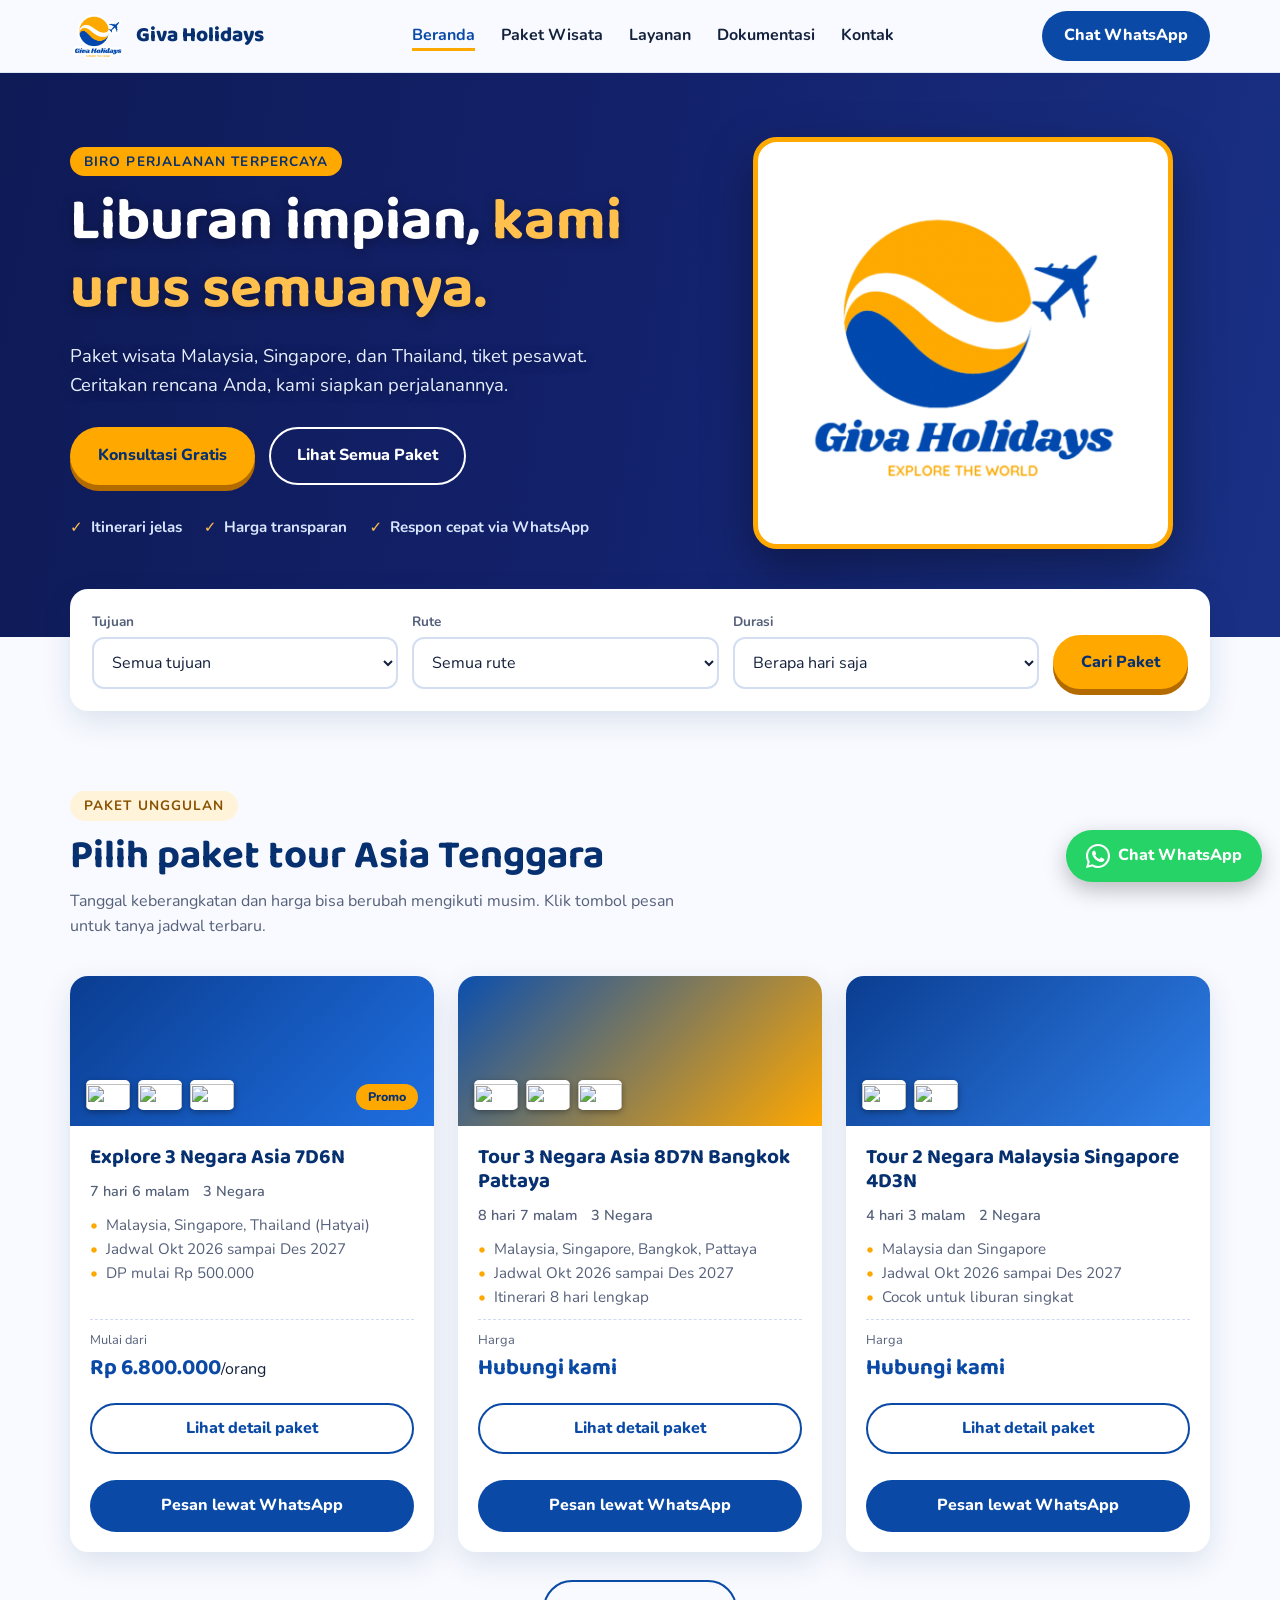
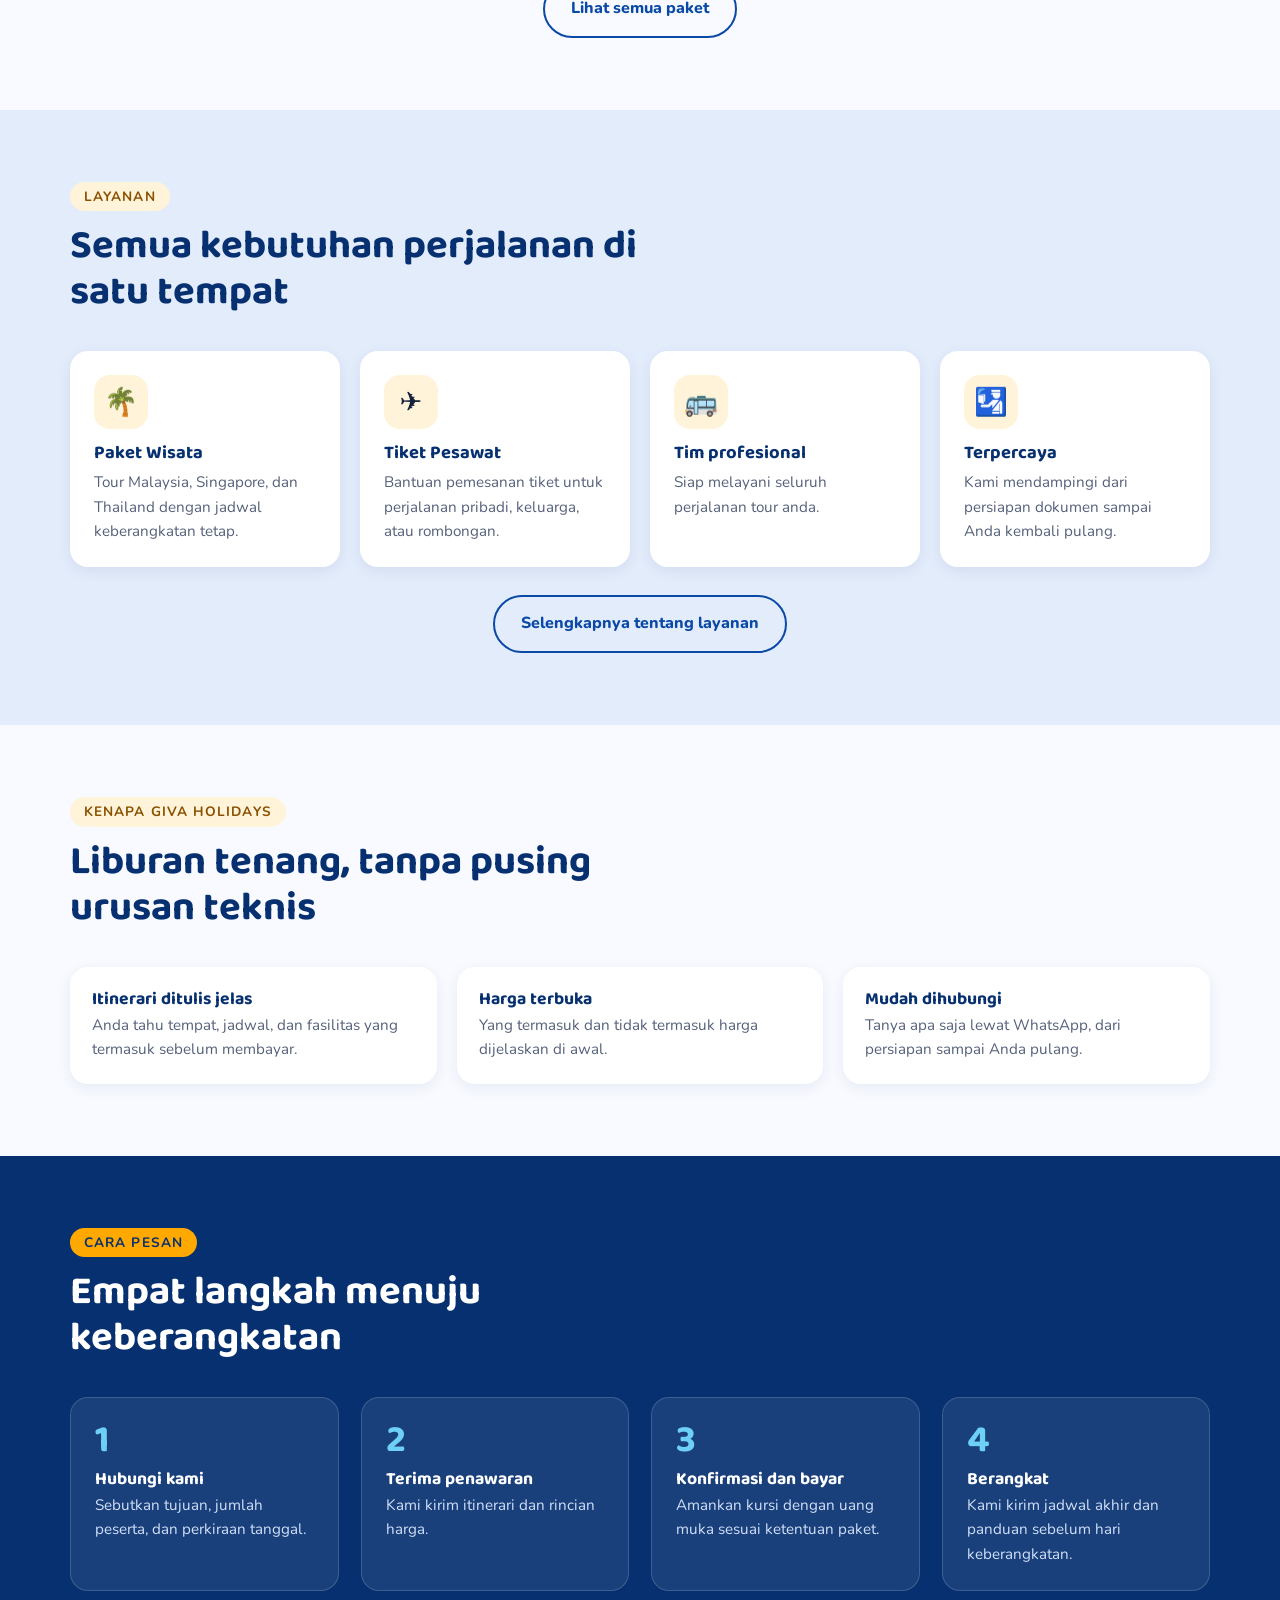
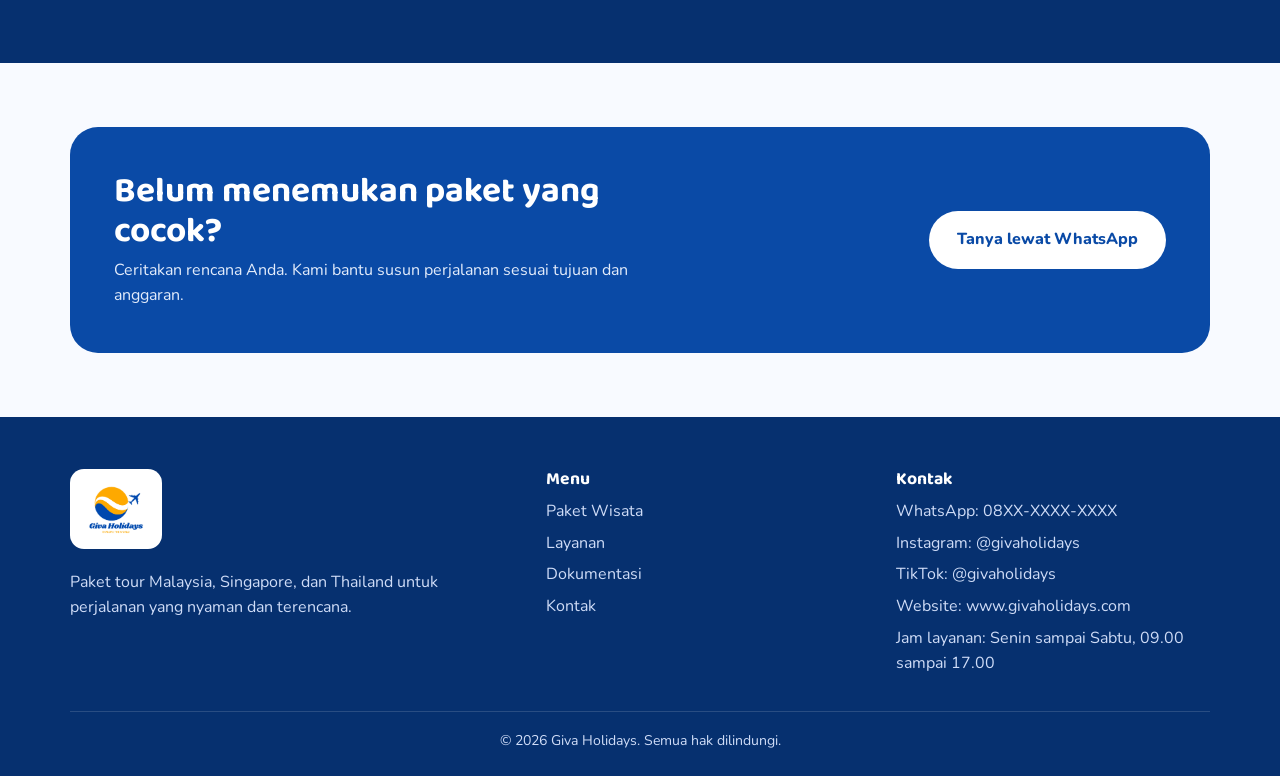
==== index.html @ da98857d "Add files via upload" ====
<!DOCTYPE html>
<html lang="id">
<head>
<meta charset="utf-8">
<meta name="viewport" content="width=device-width, initial-scale=1">
<title>Giva Holidays | Paket Wisata Malaysia, Singapore, Thailand</title> <meta name="description" content="Giva Holidays melayani paket wisata Malaysia, Singapore, dan Thailand. Konsultasi gratis lewat WhatsApp.">
<meta property="og:title" content="Giva Holidays">
<meta property="og:description" content="Paket wisata Malaysia, Singapore, dan Thailand. Konsultasi gratis lewat WhatsApp.">
<meta property="og:image" content="logo.png">
<link rel="icon" href="logo.png">
<link rel="preconnect" href="https://fonts.googleapis.com">
<link rel="preconnect" href="https://fonts.gstatic.com" crossorigin>
<link href="https://fonts.googleapis.com/css2?family=Baloo+2:wght@600;700;800&family=Nunito:wght@400;600;700&display=swap" rel="stylesheet">
<link rel="stylesheet" href="style.css">

<style>
/* Hero: foto latar penuh + lapisan biru Giva Holidays (gaya Alzaz) */
.hero.hero-foto{background:linear-gradient(100deg,rgba(14,26,84,.90) 0%,rgba(19,33,107,.74) 48%,rgba(31,63,158,.50) 100%),url("hero-foto.jpg") center 60%/cover no-repeat #13216b}
.hero.hero-foto::after{display:none}
.hero.hero-foto .hero-logo{box-shadow:0 20px 50px rgba(0,0,0,.35)}
.hero.hero-foto h1,.hero.hero-foto p{text-shadow:0 2px 12px rgba(0,0,0,.35)}
</style>
</head>
<body data-page="home">

<div id="site-header"></div>

<main>
  <section class="hero hero-foto">
    <div class="wrap hero-grid">
      <div>
        <span class="eyebrow" style="background:var(--red);color:var(--navy-900)">Biro perjalanan terpercaya</span>
        <h1>Liburan impian, <span>kami urus semuanya.</span></h1>
        <p>Paket wisata Malaysia, Singapore, dan Thailand, tiket pesawat. Ceritakan rencana Anda, kami siapkan perjalanannya.</p>
        <div class="hero-actions">
          <a class="btn btn-primary" data-wa="Halo Giva Holidays, saya ingin konsultasi gratis untuk rencana liburan." href="#">Konsultasi Gratis</a>
          <a class="btn btn-ghost" href="paket.html">Lihat Semua Paket</a>
        </div>
        <ul class="hero-points">
          <li>Itinerari jelas</li>
          <li>Harga transparan</li>
          <li>Respon cepat via WhatsApp</li>
        </ul>
      </div>
      <img class="hero-logo" src="logo.png" alt="Logo Giva Holidays" width="420" height="auto">
    </div>
  </section>

  <section class="finder" aria-label="Cari paket">
    <div class="wrap">
      <form class="finder-box" id="finder" action="paket.html" method="get">
        <div class="field">
          <label for="fDest">Tujuan</label>
          <select id="fDest" name="dest"><option value="all">Semua tujuan</option></select>
        </div>
        <div class="field">
          <label for="fType">Rute</label>
          <select id="fType" name="type">
            <option value="all">Semua rute</option>
            <option value="3 Negara">3 Negara</option>
            <option value="2 Negara">2 Negara</option>
            <option value="Thailand">Thailand</option>
          </select>
        </div>
        <div class="field">
          <label for="fDur">Durasi</label>
          <select id="fDur" name="dur">
            <option value="all">Berapa hari saja</option>
            <option value="short">Sampai 4 hari</option>
            <option value="long">5 hari atau lebih</option>
          </select>
        </div>
        <button class="btn btn-primary" type="submit">Cari Paket</button>
      </form>
    </div>
  </section>

  <section class="packages">
    <div class="wrap">
      <div class="section-head">
        <span class="eyebrow">Paket unggulan</span>
        <h2>Pilih paket tour Asia Tenggara</h2>
        <p>Tanggal keberangkatan dan harga bisa berubah mengikuti musim. Klik tombol pesan untuk tanya jadwal terbaru.</p>
      </div>
      <div class="grid" id="pkgGrid"></div>
      <div class="more"><a class="btn btn-outline" href="paket.html">Lihat semua paket</a></div>
    </div>
  </section>

  <section class="services">
    <div class="wrap">
      <div class="section-head">
        <span class="eyebrow">Layanan</span>
        <h2>Semua kebutuhan perjalanan di satu tempat</h2>
      </div>
      <div class="grid" style="grid-template-columns:repeat(auto-fit,minmax(220px,1fr))">
        <article class="service"><div class="ico" aria-hidden="true">🌴</div><h3>Paket Wisata</h3><p>Tour Malaysia, Singapore, dan Thailand dengan jadwal keberangkatan tetap.</p></article>
        <article class="service"><div class="ico" aria-hidden="true">✈️</div><h3>Tiket Pesawat</h3><p>Bantuan pemesanan tiket untuk perjalanan pribadi, keluarga, atau rombongan.</p></article>
        <article class="service"><div class="ico" aria-hidden="true">🚌</div><h3>Tim profesional</h3><p>Siap melayani seluruh perjalanan tour anda.</p></article>
        <article class="service"><div class="ico" aria-hidden="true">🛂</div><h3>Terpercaya</h3><p>Kami mendampingi dari persiapan dokumen sampai Anda kembali pulang.</p></article>
      </div>
      <div class="more"><a class="btn btn-outline" href="layanan.html">Selengkapnya tentang layanan</a></div>
    </div>
  </section>

  <section>
    <div class="wrap">
      <div class="section-head">
        <span class="eyebrow">Kenapa Giva Holidays</span>
        <h2>Liburan tenang, tanpa pusing urusan teknis</h2>
      </div>
      <div class="teaser-grid">
        <div class="mini"><h3>Itinerari ditulis jelas</h3><p>Anda tahu tempat, jadwal, dan fasilitas yang termasuk sebelum membayar.</p></div>
        <div class="mini"><h3>Harga terbuka</h3><p>Yang termasuk dan tidak termasuk harga dijelaskan di awal.</p></div>
        <div class="mini"><h3>Mudah dihubungi</h3><p>Tanya apa saja lewat WhatsApp, dari persiapan sampai Anda pulang.</p></div>
      </div>
    </div>
  </section>

  <section class="steps">
    <div class="wrap">
      <div class="section-head">
        <span class="eyebrow">Cara pesan</span>
        <h2>Empat langkah menuju keberangkatan</h2>
      </div>
      <div class="step-grid">
        <div class="step"><b>1</b><h3>Hubungi kami</h3><p>Sebutkan tujuan, jumlah peserta, dan perkiraan tanggal.</p></div>
        <div class="step"><b>2</b><h3>Terima penawaran</h3><p>Kami kirim itinerari dan rincian harga.</p></div>
        <div class="step"><b>3</b><h3>Konfirmasi dan bayar</h3><p>Amankan kursi dengan uang muka sesuai ketentuan paket.</p></div>
        <div class="step"><b>4</b><h3>Berangkat</h3><p>Kami kirim jadwal akhir dan panduan sebelum hari keberangkatan.</p></div>
      </div>
    </div>
  </section>

  <section class="cta">
    <div class="wrap">
      <div class="cta-box">
        <div>
          <h2>Belum menemukan paket yang cocok?</h2>
          <p>Ceritakan rencana Anda. Kami bantu susun perjalanan sesuai tujuan dan anggaran.</p>
        </div>
        <a class="btn btn-wa" data-wa="Halo Giva Holidays, saya ingin dibuatkan paket perjalanan khusus." href="#">Tanya lewat WhatsApp</a>
      </div>
    </div>
  </section>
</main>

<div id="site-footer"></div>

<script src="site.js"></script>
<script>
  // Isi pilihan tujuan dan tampilkan 3 paket unggulan di beranda
  document.addEventListener("DOMContentLoaded", () => {
    const fDest = document.getElementById("fDest");
    [...new Set(PACKAGES.map(p => p.dest))].forEach(d => {
      const o = document.createElement("option"); o.value = d; o.textContent = d; fDest.appendChild(o);
    });
    document.getElementById("pkgGrid").innerHTML = PACKAGES.slice(0, 3).map(packageCard).join("");
  });
</script>
</body>
</html>
---- style.css ----
:root{
    /* Palet Giva Holidays (diambil dari logo) */
    --navy-900:#06306f;   /* biru tua gelap: judul, footer, latar hero */
    --blue-700:#0a4aa6;   /* biru logo: tombol, aksen utama */
    --sky-500:#1f6fe0;    /* biru muda dari pesawat kertas */
    --blue-100:#e3ecfb;   /* latar biru sangat muda */
    --red:#ffa800;        /* merah logo: aksen, tombol utama */
    --red-dark:#8a5200;
    --red-soft:#fff3d9;
    --ink:#14213d;
    --muted:#55607a;
    --paper:#f8faff;
    --white:#ffffff;
    --radius:18px;
    --shadow:0 10px 30px rgba(6,48,111,.12);
  }
  *{box-sizing:border-box;margin:0;padding:0}
  html{scroll-behavior:smooth}
  body{font-family:'Nunito',system-ui,sans-serif;color:var(--ink);background:var(--paper);line-height:1.6;-webkit-font-smoothing:antialiased}
  img{max-width:100%;display:block}
  a{color:inherit;text-decoration:none}
  h1,h2,h3{font-family:'Baloo 2','Nunito',sans-serif;line-height:1.15;color:var(--navy-900)}
  .wrap{width:min(1140px,100% - 32px);margin-inline:auto}
  section{padding:72px 0}
  .eyebrow{display:inline-block;font-weight:700;font-size:.85rem;letter-spacing:.08em;text-transform:uppercase;color:var(--red-dark);background:var(--red-soft);padding:4px 14px;border-radius:999px;margin-bottom:12px}
  .section-head{max-width:640px;margin-bottom:36px}
  .section-head h2{font-size:clamp(1.8rem,4vw,2.5rem);margin-bottom:10px}
  .section-head p{color:var(--muted)}

  .btn{display:inline-flex;align-items:center;gap:10px;font-weight:800;border-radius:999px;padding:14px 26px;border:2px solid transparent;cursor:pointer;transition:transform .15s,box-shadow .15s,background .15s;font-family:inherit;font-size:1rem}
  .btn:hover{transform:translateY(-2px)}
  .btn-primary{background:var(--red);color:var(--navy-900);box-shadow:0 6px 0 #b36b00}
  .btn-primary:hover{box-shadow:0 8px 0 #b36b00}
  .btn-wa{background:var(--blue-700);color:#fff}
  .btn-wa:hover{background:var(--navy-900)}
  .btn-ghost{border-color:#fff;color:#fff}
  .btn-ghost:hover{background:rgba(255,255,255,.12)}
  .btn:focus-visible,a:focus-visible,button:focus-visible{outline:3px solid var(--sky-500);outline-offset:3px}

  /* Header */
  header{position:sticky;top:0;z-index:50;background:rgba(248,250,255,.95);backdrop-filter:blur(8px);border-bottom:1px solid #dde6f5}
  .nav{display:flex;align-items:center;justify-content:space-between;height:72px}
  .brand{display:flex;align-items:center}
  .brand{gap:10px}.brand img{height:56px;width:auto;border-radius:0}.brand span{font-family:'Baloo 2',sans-serif;font-weight:800;font-size:1.3rem;color:var(--navy-900);line-height:1}
  nav ul{display:flex;gap:26px;list-style:none;font-weight:700}
  nav a:hover{color:var(--blue-700)}
  .nav-cta{padding:10px 20px}
  .menu-toggle{display:none;background:none;border:0;font-size:1.8rem;color:var(--navy-900);cursor:pointer}

  /* Hero */
  .hero{background:linear-gradient(135deg,var(--navy-900),var(--blue-700) 60%,var(--sky-500));color:#fff;padding:64px 0 88px;position:relative;overflow:hidden}
  .hero::after{content:"";position:absolute;right:-120px;top:-120px;width:420px;height:420px;border-radius:50%;background:rgba(255,168,0,.30)}
  .hero-grid{display:grid;grid-template-columns:1.1fr .9fr;gap:40px;align-items:center;position:relative;z-index:1}
  .hero h1{color:#fff;font-size:clamp(2.2rem,5.5vw,3.7rem);margin-bottom:16px}
  .hero h1 span{color:#ffc04d}
  .hero p{font-size:1.15rem;max-width:520px;color:#e6efff;margin-bottom:28px}
  .hero-actions{display:flex;flex-wrap:wrap;gap:14px}
  .hero-points{display:flex;flex-wrap:wrap;gap:10px 22px;margin-top:30px;list-style:none;font-weight:700;font-size:.95rem;color:#d8e6ff}
  .hero-points li::before{content:"✓";color:#ffc04d;margin-right:8px;font-weight:800}
  .hero-logo{justify-self:center;width:min(420px,90%);height:auto;background:#fff;padding:22px 26px;border-radius:24px;box-shadow:0 20px 50px rgba(0,0,0,.28);border:5px solid var(--red)}

  /* Quick search */
  .finder{margin-top:-48px;position:relative;z-index:2;padding:0}
  .finder-box{background:#fff;border-radius:var(--radius);box-shadow:var(--shadow);padding:22px;display:grid;grid-template-columns:repeat(3,1fr) auto;gap:14px;align-items:end}
  .field label{display:block;font-weight:700;font-size:.85rem;color:var(--muted);margin-bottom:4px}
  .field select{width:100%;padding:12px 14px;border:2px solid #d3def2;border-radius:12px;font:inherit;background:#fff;color:var(--ink)}
  .field select:focus{outline:none;border-color:var(--sky-500)}

  /* Packages */
  .packages{padding-top:80px}
  .grid{display:grid;grid-template-columns:repeat(3,1fr);gap:24px}
  .card{background:#fff;border-radius:var(--radius);box-shadow:var(--shadow);overflow:hidden;display:flex;flex-direction:column;transition:transform .2s}
  .card:hover{transform:translateY(-4px)}
  .card-top{height:150px;padding:16px;display:flex;align-items:flex-end;justify-content:space-between;color:#fff;position:relative}
  .card-top .tag{background:var(--red);color:var(--navy-900);font-weight:800;font-size:.78rem;padding:3px 12px;border-radius:999px}
  .card-top .flag{font-size:2.6rem;line-height:1}
  .card-body{padding:20px;display:flex;flex-direction:column;gap:10px;flex:1}
  .card-body h3{font-size:1.3rem}
  .meta{display:flex;gap:14px;color:var(--muted);font-size:.9rem;font-weight:600}
  .card-body ul{list-style:none;color:var(--muted);font-size:.95rem}
  .card-body li::before{content:"•";color:var(--red);font-weight:800;margin-right:8px}
  .price{margin-top:auto;padding-top:10px;border-top:1px dashed #cfdbf0}
  .price small{display:block;color:var(--muted);font-size:.8rem}
  .price strong{font-family:'Baloo 2',sans-serif;font-size:1.4rem;color:var(--blue-700)}
  .card .btn{justify-content:center;margin-top:6px;padding:11px 20px}
  .empty{display:none;text-align:center;color:var(--muted);padding:30px}
  .note{margin-top:24px;font-size:.9rem;color:var(--muted)}

  /* Services */
  .services{background:var(--blue-100)}
  .services .grid{grid-template-columns:repeat(4,1fr);gap:20px}
  .service{background:#fff;border-radius:var(--radius);padding:24px;box-shadow:0 4px 14px rgba(6,48,111,.08)}
  .service .ico{width:54px;height:54px;border-radius:16px;background:var(--red-soft);display:grid;place-items:center;font-size:1.7rem;margin-bottom:14px}
  .service h3{font-size:1.15rem;margin-bottom:6px}
  .service p{color:var(--muted);font-size:.95rem}

  /* Why */
  .why-grid{display:grid;grid-template-columns:1fr 1fr;gap:48px;align-items:center}
  .why-list{display:grid;gap:18px;list-style:none}
  .why-list li{display:flex;gap:16px}
  .why-list .num{flex:none;width:44px;height:44px;border-radius:50%;background:var(--blue-700);color:#fff;font-family:'Baloo 2',sans-serif;font-weight:800;display:grid;place-items:center;font-size:1.1rem}
  .why-list h3{font-size:1.1rem;margin-bottom:2px}
  .why-list p{color:var(--muted);font-size:.95rem}
  .why-visual{background:linear-gradient(160deg,var(--red-soft),#fff);border:2px dashed #f5d38a;border-radius:var(--radius);padding:34px;text-align:center}
  .why-visual img{width:200px;margin:0 auto 14px}
  .why-visual p{font-weight:700;color:var(--navy-900)}

  /* Steps */
  .steps{background:var(--navy-900);color:#fff}
  .steps h2,.steps .section-head p{color:#fff}
  .steps .section-head p{opacity:.85}
  .steps .eyebrow{background:var(--red);color:var(--navy-900)}
  .step-grid{display:grid;grid-template-columns:repeat(4,1fr);gap:22px}
  .step{background:rgba(255,255,255,.08);border:1px solid rgba(255,255,255,.16);border-radius:var(--radius);padding:24px}
  .step b{display:block;font-family:'Baloo 2',sans-serif;font-size:2.4rem;color:#6fd0f5;line-height:1}
  .step h3{color:#fff;font-size:1.1rem;margin:8px 0 4px}
  .step p{color:#d3e0fa;font-size:.95rem}

  /* CTA */
  .cta{padding:64px 0}
  .cta-box{background:var(--blue-700);border-radius:28px;padding:44px;display:flex;flex-wrap:wrap;gap:24px;align-items:center;justify-content:space-between}
  .cta-box h2{font-size:clamp(1.6rem,3.5vw,2.2rem);max-width:560px;color:#fff}
  .cta-box p{color:#e3ecfb;max-width:520px;margin-top:6px}
  .cta-box .btn{background:#fff;color:var(--blue-700);box-shadow:none}
  .cta-box .btn:hover{background:var(--blue-100)}

  /* Footer */
  footer{background:var(--navy-900);color:#cfdcf7;padding:52px 0 24px}
  .foot-grid{display:grid;grid-template-columns:1.4fr 1fr 1fr;gap:36px}
  footer h3{color:#fff;font-size:1.1rem;margin-bottom:10px}
  footer ul{list-style:none;display:grid;gap:6px}
  footer a:hover{color:#ffc04d}
  .foot-brand{display:inline-block;margin-bottom:12px;background:#fff;border-radius:14px;padding:8px 14px}
  .foot-brand img{height:64px;width:auto}
  .copy{border-top:1px solid rgba(255,255,255,.14);margin-top:34px;padding-top:18px;font-size:.88rem;text-align:center}

  /* Floating WhatsApp */
  .wa-float{position:fixed;right:18px;bottom:18px;z-index:60;background:#25d366;color:#fff;border-radius:999px;padding:13px 20px;font-weight:800;display:flex;align-items:center;gap:8px;box-shadow:0 8px 22px rgba(0,0,0,.25)}
  .wa-float:hover{background:#1ebe5a}

  @media (max-width:960px){
    .grid,.services .grid{grid-template-columns:repeat(2,1fr)}
    .step-grid{grid-template-columns:repeat(2,1fr)}
    .why-grid,.hero-grid{grid-template-columns:1fr}
    .hero-logo{order:-1;width:260px}
    .finder-box{grid-template-columns:1fr 1fr}
    .foot-grid{grid-template-columns:1fr 1fr}
  }
  @media (max-width:640px){
    section{padding:52px 0}
    .menu-toggle{display:block}
    nav{position:absolute;left:0;right:0;top:72px;background:var(--paper);border-bottom:1px solid #dde6f5;display:none;padding:12px 16px 20px}
    nav.open{display:block}
    nav ul{flex-direction:column;gap:14px}
    .nav-cta{display:none}
    .brand img{height:48px}.brand span{font-size:1.15rem}
    .grid,.services .grid,.step-grid,.finder-box,.foot-grid{grid-template-columns:1fr}
    .cta-box{padding:30px 24px}
    .wa-float span{display:none}
    .wa-float{padding:15px}
  }
  @media (prefers-reduced-motion:reduce){*{transition:none!important;scroll-behavior:auto!important}}

  /* ===== Multi-halaman ===== */
  nav a.active{color:var(--blue-700);border-bottom:3px solid var(--red);padding-bottom:2px}
  .page-hero{background:linear-gradient(135deg,var(--navy-900),var(--blue-700));color:#fff;padding:54px 0}
  .page-hero h1{color:#fff;font-size:clamp(2rem,4.5vw,3rem);margin-bottom:8px}
  .page-hero p{color:#dce8ff;max-width:620px}
  .crumbs{font-size:.9rem;margin-bottom:10px;color:#c6d7fa}
  .crumbs a:hover{color:#ffd27a}
  .more{margin-top:28px;text-align:center}
  .btn-outline{border-color:var(--blue-700);color:var(--blue-700);background:transparent}
  .btn-outline:hover{background:var(--blue-700);color:#fff}
  .teaser-grid{display:grid;grid-template-columns:repeat(3,1fr);gap:20px}
  .mini{background:#fff;border-radius:var(--radius);padding:22px;box-shadow:0 4px 14px rgba(6,48,111,.08)}
  .mini h3{font-size:1.1rem;margin-bottom:4px}
  .mini p{color:var(--muted);font-size:.95rem}
  @media (max-width:960px){.teaser-grid{grid-template-columns:1fr 1fr}}
  @media (max-width:640px){.teaser-grid{grid-template-columns:1fr}}

  .card-top.has-img{height:auto;aspect-ratio:1672/941;background-color:var(--blue-100)}

  .flag{display:flex;gap:8px;align-items:center}
  .flag img{width:44px;height:30px;object-fit:cover;border-radius:5px;box-shadow:0 2px 6px rgba(0,0,0,.35);background:#fff}
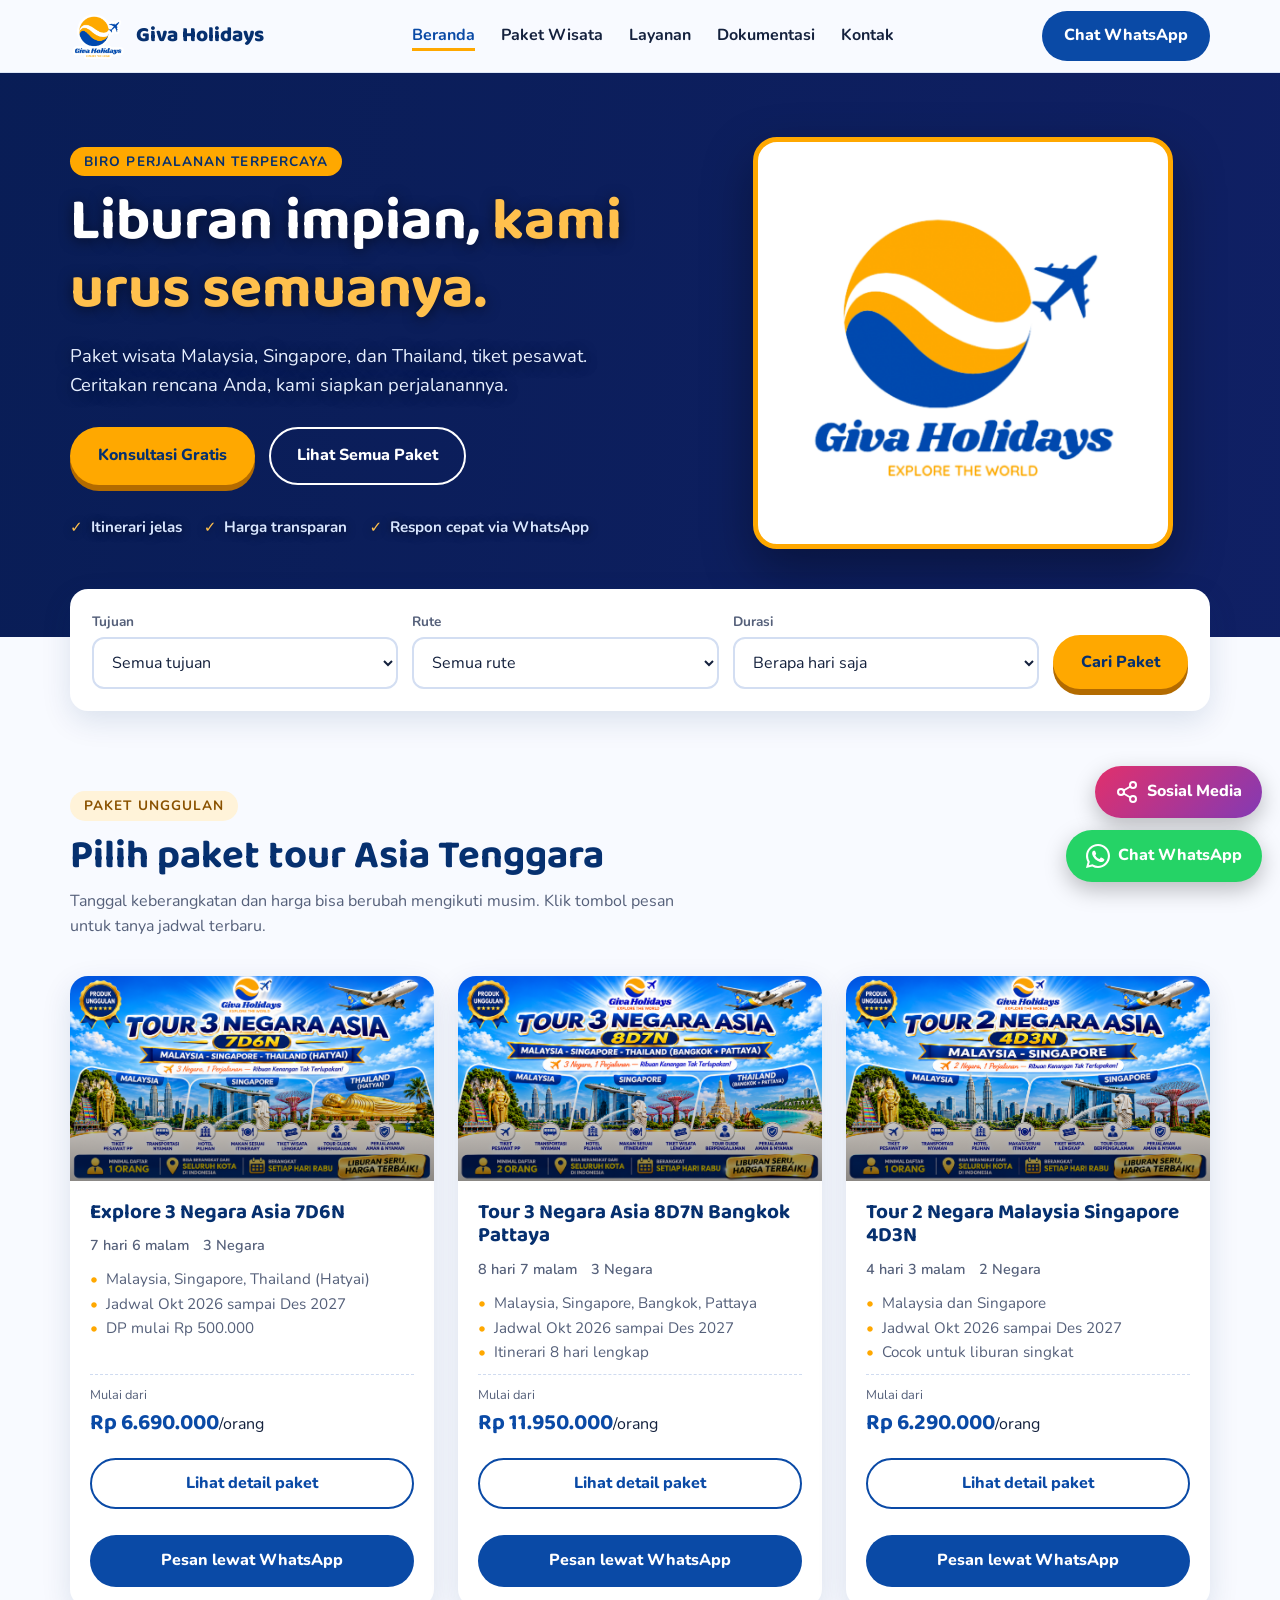
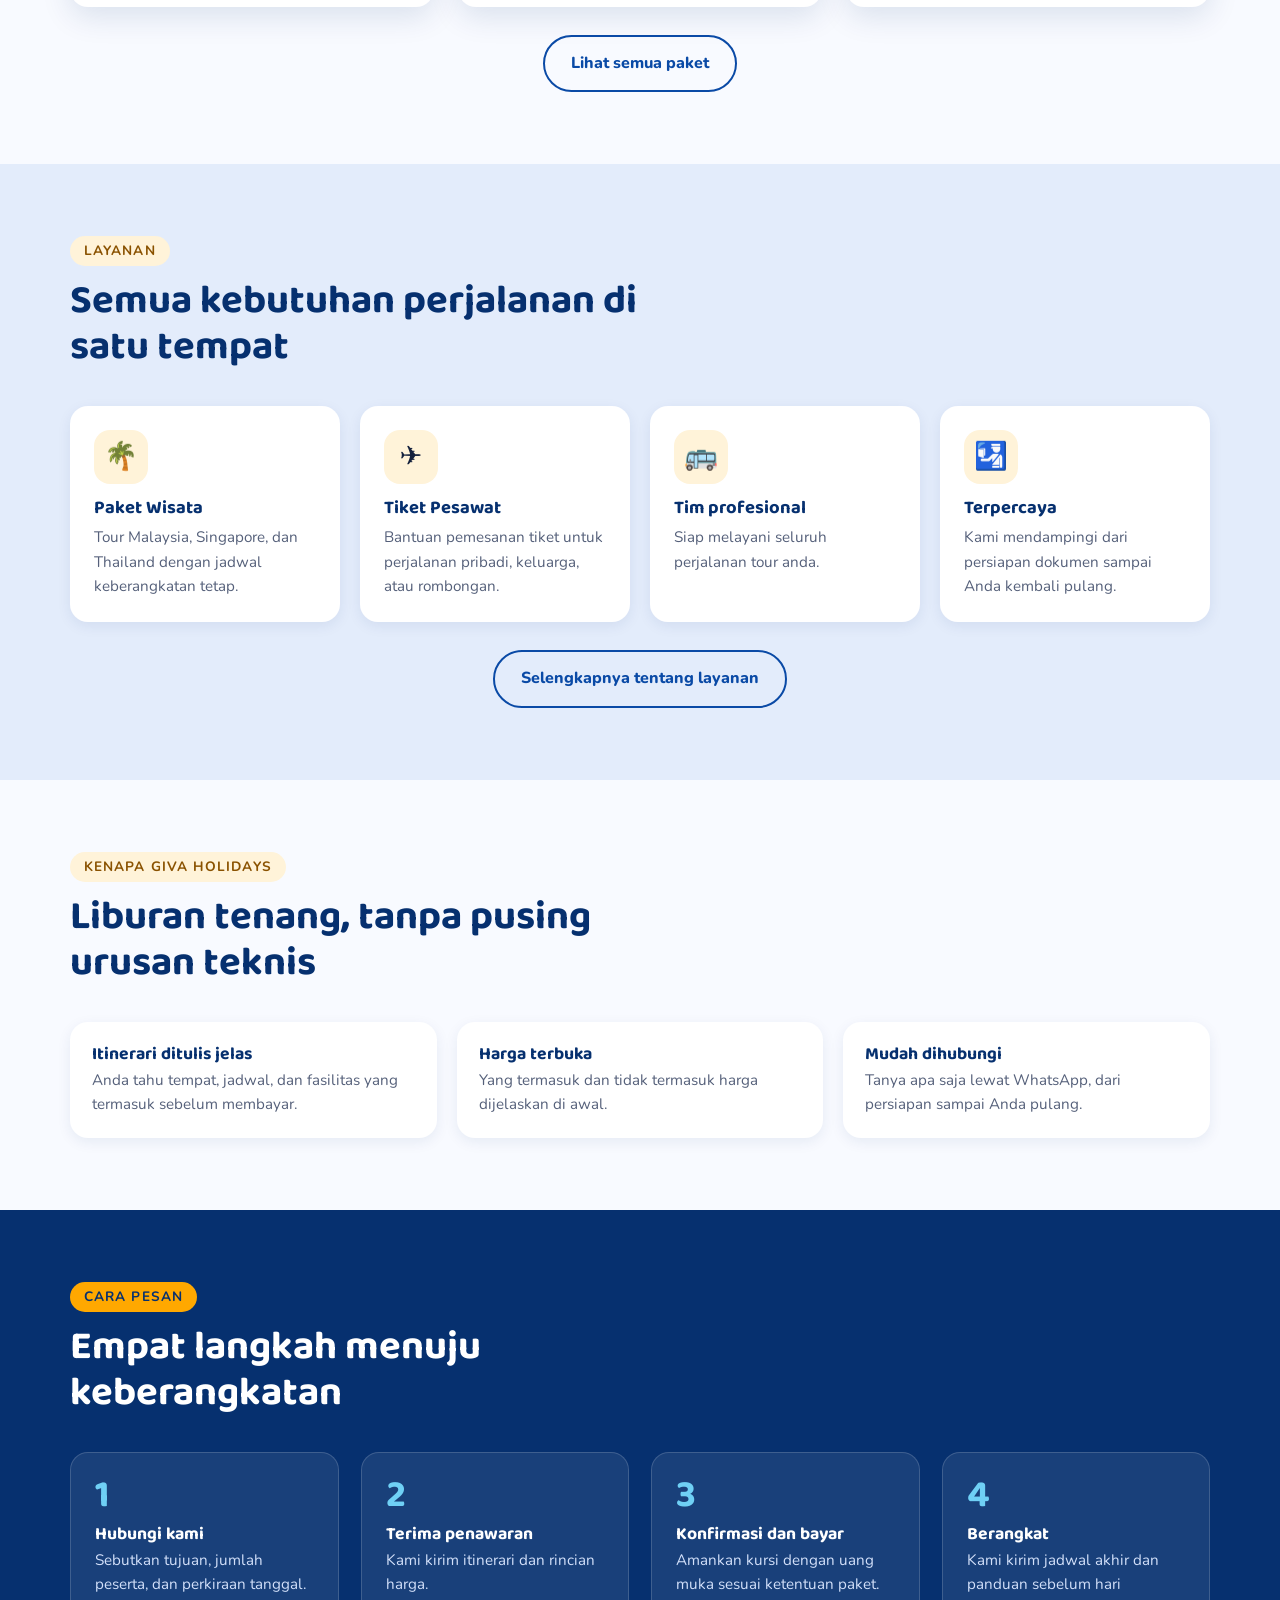
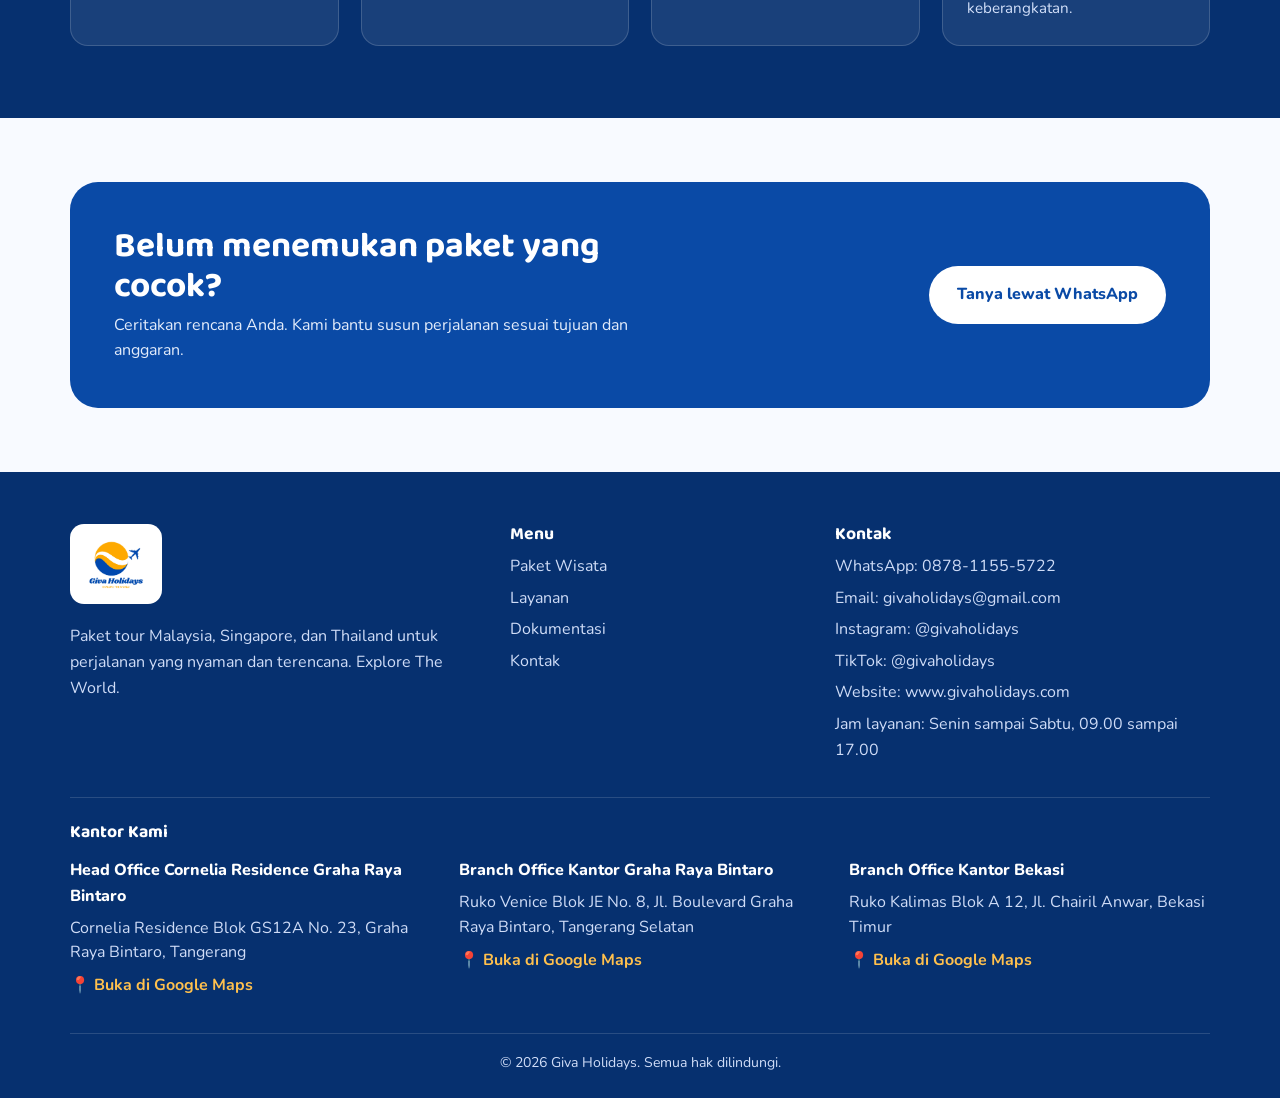
==== commit c9c60b86: "Update index.html" ====
--- a/index.html
+++ b/index.html
@@ -3,7 +3,8 @@
 <head>
 <meta charset="utf-8">
 <meta name="viewport" content="width=device-width, initial-scale=1">
-<title>Giva Holidays | Paket Wisata Malaysia, Singapore, Thailand</title> <meta name="description" content="Giva Holidays melayani paket wisata Malaysia, Singapore, dan Thailand. Konsultasi gratis lewat WhatsApp.">
+<title>Giva Holidays | Paket Wisata Malaysia, Singapore, Thailand</title>
+<meta name="description" content="Giva Holidays melayani paket wisata Malaysia, Singapore, dan Thailand. Konsultasi gratis lewat WhatsApp.">
 <meta property="og:title" content="Giva Holidays">
 <meta property="og:description" content="Paket wisata Malaysia, Singapore, dan Thailand. Konsultasi gratis lewat WhatsApp.">
 <meta property="og:image" content="logo.png">
@@ -14,11 +15,26 @@
 <link rel="stylesheet" href="style.css">
 
 <style>
-/* Hero: foto latar penuh + lapisan biru Giva Holidays (gaya Alzaz) */
-.hero.hero-foto{background:linear-gradient(100deg,rgba(14,26,84,.90) 0%,rgba(19,33,107,.74) 48%,rgba(31,63,158,.50) 100%),url("hero-foto.jpg") center 60%/cover no-repeat #13216b}
+/* Hero: foto latar penuh di posisi tengah + lapisan biru tipis supaya teks tetap terbaca.
+   Foto: hero-foto.jpg (taruh di folder yang sama dengan index.html).
+   Mau menggeser fokus foto? Ubah "center center" (kiri-kanan, atas-bawah).
+   Contoh: "center 75%" untuk menampilkan rombongan di bagian bawah foto. */
+.hero.hero-foto{
+  background:
+    linear-gradient(100deg,rgba(6,28,80,.78) 0%,rgba(6,28,80,.55) 45%,rgba(6,28,80,.25) 100%),
+    url("hero-foto.jpg") center center / cover no-repeat #13216b;
+}
 .hero.hero-foto::after{display:none}
 .hero.hero-foto .hero-logo{box-shadow:0 20px 50px rgba(0,0,0,.35)}
-.hero.hero-foto h1,.hero.hero-foto p{text-shadow:0 2px 12px rgba(0,0,0,.35)}
+.hero.hero-foto h1,.hero.hero-foto p{text-shadow:0 2px 14px rgba(0,0,0,.55)}
+.hero.hero-foto .hero-points{text-shadow:0 1px 8px rgba(0,0,0,.6)}
+@media (max-width:960px){
+  .hero.hero-foto{
+    background:
+      linear-gradient(180deg,rgba(6,28,80,.72) 0%,rgba(6,28,80,.60) 100%),
+      url("hero-foto.jpg") center center / cover no-repeat #13216b;
+  }
+}
 </style>
 </head>
 <body data-page="home">
@@ -159,4 +175,4 @@
   });
 </script>
 </body>
-</html>+</html>
--- a/style.css
+++ b/style.css
@@ -4,7 +4,7 @@
     --blue-700:#0a4aa6;   /* biru logo: tombol, aksen utama */
     --sky-500:#1f6fe0;    /* biru muda dari pesawat kertas */
     --blue-100:#e3ecfb;   /* latar biru sangat muda */
-    --red:#ffa800;        /* merah logo: aksen, tombol utama */
+    --red:#ffa800;        /* oranye logo: aksen, tombol utama */
     --red-dark:#8a5200;
     --red-soft:#fff3d9;
     --ink:#14213d;
@@ -126,7 +126,7 @@
 
   /* Footer */
   footer{background:var(--navy-900);color:#cfdcf7;padding:52px 0 24px}
-  .foot-grid{display:grid;grid-template-columns:1.4fr 1fr 1fr;gap:36px}
+  .foot-grid{display:grid;grid-template-columns:1.4fr 1fr 1.3fr;gap:36px}
   footer h3{color:#fff;font-size:1.1rem;margin-bottom:10px}
   footer ul{list-style:none;display:grid;gap:6px}
   footer a:hover{color:#ffc04d}
@@ -134,9 +134,29 @@
   .foot-brand img{height:64px;width:auto}
   .copy{border-top:1px solid rgba(255,255,255,.14);margin-top:34px;padding-top:18px;font-size:.88rem;text-align:center}
 
+  /* Footer: baris "Kantor Kami" (gaya Viandra) */
+  .foot-offices{border-top:1px solid rgba(255,255,255,.14);margin-top:34px;padding-top:24px}
+  .foot-offices>h3{margin-bottom:16px}
+  .foot-ogrid{display:grid;grid-template-columns:repeat(3,1fr);gap:28px}
+  .foot-office h4{color:#fff;font-family:'Nunito',sans-serif;font-size:1rem;font-weight:800;margin-bottom:6px}
+  .foot-office p{line-height:1.55;margin-bottom:8px}
+  .foot-map{color:#ffc04d;font-weight:700}
+  .foot-map:hover{text-decoration:underline}
+
   /* Floating WhatsApp */
   .wa-float{position:fixed;right:18px;bottom:18px;z-index:60;background:#25d366;color:#fff;border-radius:999px;padding:13px 20px;font-weight:800;display:flex;align-items:center;gap:8px;box-shadow:0 8px 22px rgba(0,0,0,.25)}
   .wa-float:hover{background:#1ebe5a}
+
+  /* Floating Sosial Media (di atas tombol WhatsApp) */
+  .sosmed{position:fixed;right:18px;bottom:82px;z-index:60;display:flex;flex-direction:column;align-items:flex-end;gap:10px}
+  .sosmed-btn{display:flex;align-items:center;gap:8px;border:0;cursor:pointer;font:inherit;font-weight:800;color:#fff;border-radius:999px;padding:13px 20px;background:linear-gradient(135deg,#e1306c,#833ab4);box-shadow:0 8px 22px rgba(0,0,0,.25);transition:transform .15s,filter .15s}
+  .sosmed-btn:hover{transform:translateY(-2px);filter:brightness(1.08)}
+  .sosmed-menu{display:grid;gap:4px;min-width:210px;background:#fff;border-radius:16px;padding:10px;box-shadow:var(--shadow)}
+  .sosmed-menu[hidden]{display:none}
+  .sosmed-menu a{display:block;padding:10px 14px;border-radius:10px;color:var(--navy-900);line-height:1.3}
+  .sosmed-menu a:hover{background:var(--blue-100);color:var(--navy-900)}
+  .sosmed-menu strong{display:block;font-weight:800}
+  .sosmed-menu span{color:var(--muted);font-size:.9rem}
 
   @media (max-width:960px){
     .grid,.services .grid{grid-template-columns:repeat(2,1fr)}
@@ -145,6 +165,7 @@
     .hero-logo{order:-1;width:260px}
     .finder-box{grid-template-columns:1fr 1fr}
     .foot-grid{grid-template-columns:1fr 1fr}
+    .foot-ogrid{grid-template-columns:1fr 1fr}
   }
   @media (max-width:640px){
     section{padding:52px 0}
@@ -154,10 +175,12 @@
     nav ul{flex-direction:column;gap:14px}
     .nav-cta{display:none}
     .brand img{height:48px}.brand span{font-size:1.15rem}
-    .grid,.services .grid,.step-grid,.finder-box,.foot-grid{grid-template-columns:1fr}
+    .grid,.services .grid,.step-grid,.finder-box,.foot-grid,.foot-ogrid{grid-template-columns:1fr}
     .cta-box{padding:30px 24px}
-    .wa-float span{display:none}
+    .wa-float span,.sosmed-btn span{display:none}
     .wa-float{padding:15px}
+    .sosmed-btn{padding:15px}
+    .sosmed{bottom:84px}
   }
   @media (prefers-reduced-motion:reduce){*{transition:none!important;scroll-behavior:auto!important}}
 
@@ -181,4 +204,4 @@
   .card-top.has-img{height:auto;aspect-ratio:1672/941;background-color:var(--blue-100)}
 
   .flag{display:flex;gap:8px;align-items:center}
-  .flag img{width:44px;height:30px;object-fit:cover;border-radius:5px;box-shadow:0 2px 6px rgba(0,0,0,.35);background:#fff}+  .flag img{width:44px;height:30px;object-fit:cover;border-radius:5px;box-shadow:0 2px 6px rgba(0,0,0,.35);background:#fff}
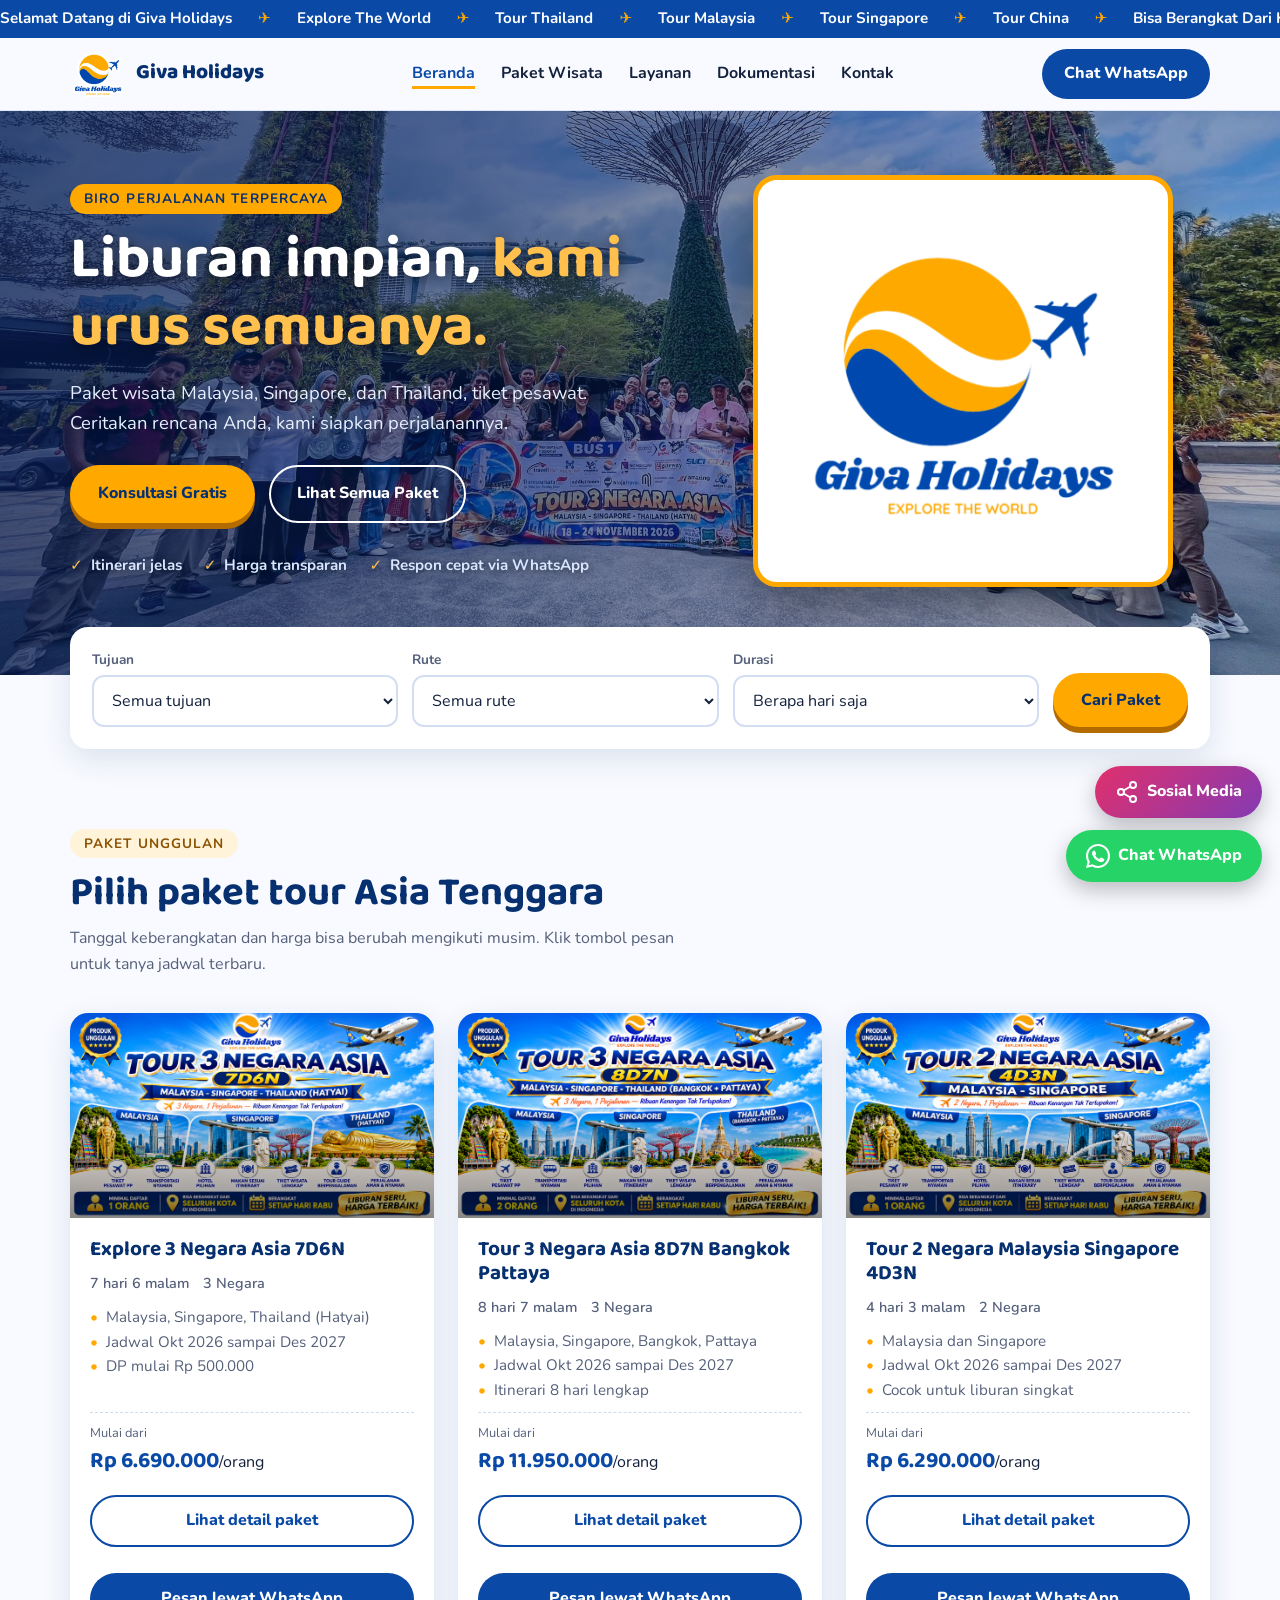
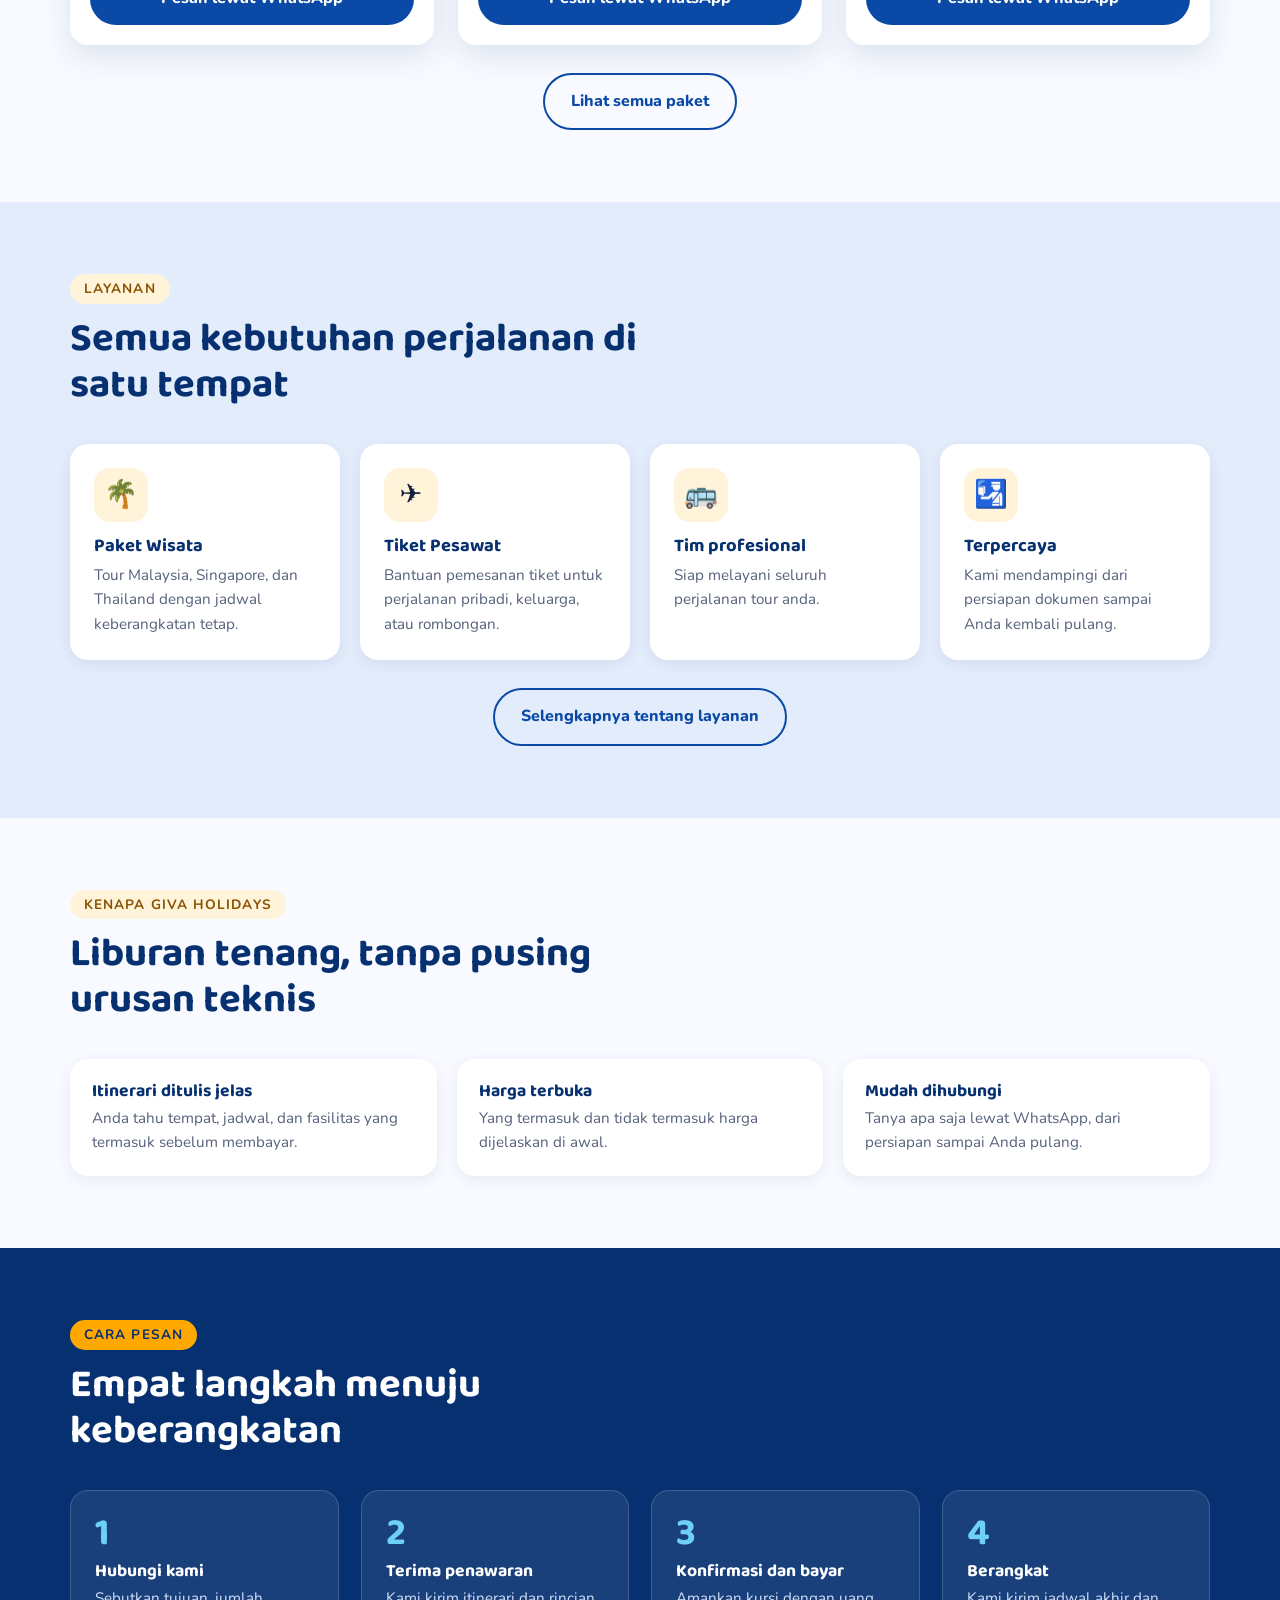
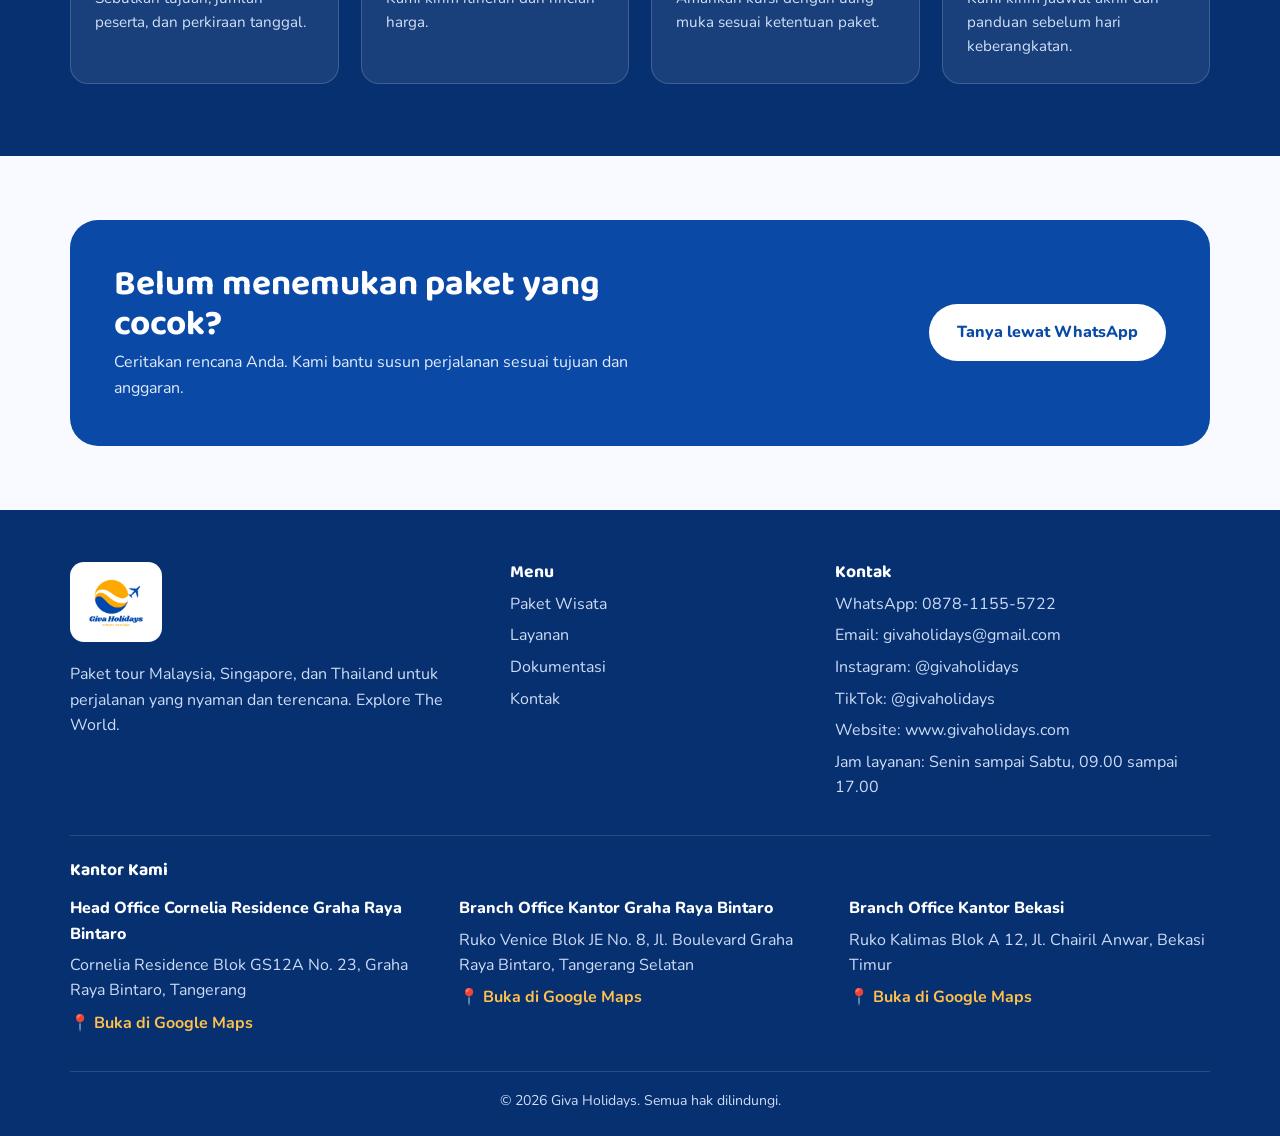
==== commit 91a8fa44: "Update index.html" ====
--- a/index.html
+++ b/index.html
@@ -17,12 +17,12 @@
 <style>
 /* Hero: foto latar penuh di posisi tengah + lapisan biru tipis supaya teks tetap terbaca.
    Foto: hero-foto.jpg (taruh di folder yang sama dengan index.html).
-   Mau menggeser fokus foto? Ubah "center center" (kiri-kanan, atas-bawah).
-   Contoh: "center 75%" untuk menampilkan rombongan di bagian bawah foto. */
+   Posisi foto: "center 90%" = tengah kiri-kanan, 90% ke bawah (supaya rombongan terlihat).
+   Angka kedua kecil = foto bergeser ke atas, besar = bergeser ke bawah. */
 .hero.hero-foto{
   background:
     linear-gradient(100deg,rgba(6,28,80,.78) 0%,rgba(6,28,80,.55) 45%,rgba(6,28,80,.25) 100%),
-    url("hero-foto.jpg") center center / cover no-repeat #13216b;
+    url("hero-foto.jpg") center 90% / cover no-repeat #13216b;
 }
 .hero.hero-foto::after{display:none}
 .hero.hero-foto .hero-logo{box-shadow:0 20px 50px rgba(0,0,0,.35)}
@@ -32,7 +32,7 @@
   .hero.hero-foto{
     background:
       linear-gradient(180deg,rgba(6,28,80,.72) 0%,rgba(6,28,80,.60) 100%),
-      url("hero-foto.jpg") center center / cover no-repeat #13216b;
+      url("hero-foto.jpg") center 85% / cover no-repeat #13216b;
   }
 }
 </style>
--- a/style.css
+++ b/style.css
@@ -36,6 +36,19 @@
   .btn-ghost{border-color:#fff;color:#fff}
   .btn-ghost:hover{background:rgba(255,255,255,.12)}
   .btn:focus-visible,a:focus-visible,button:focus-visible{outline:3px solid var(--sky-500);outline-offset:3px}
+
+  /* Running text (biru logo, teks putih) */
+  .ticker{background:var(--blue-700);color:#fff;overflow:hidden;white-space:nowrap;font-weight:700;font-size:.95rem}
+  .ticker-track{display:flex;width:max-content;animation:ticker-run 45s linear infinite}
+  .ticker:hover .ticker-track{animation-play-state:paused}
+  .ticker ul{display:flex;flex:none;list-style:none}
+  .ticker li{padding:9px 0;line-height:1.3}
+  .ticker li::after{content:"✈";color:var(--red);margin:0 26px}
+  @keyframes ticker-run{from{transform:translateX(0)}to{transform:translateX(-50%)}}
+  @media (prefers-reduced-motion:reduce){
+    .ticker{overflow-x:auto}
+    .ticker-track{animation:none!important}
+  }
 
   /* Header */
   header{position:sticky;top:0;z-index:50;background:rgba(248,250,255,.95);backdrop-filter:blur(8px);border-bottom:1px solid #dde6f5}
